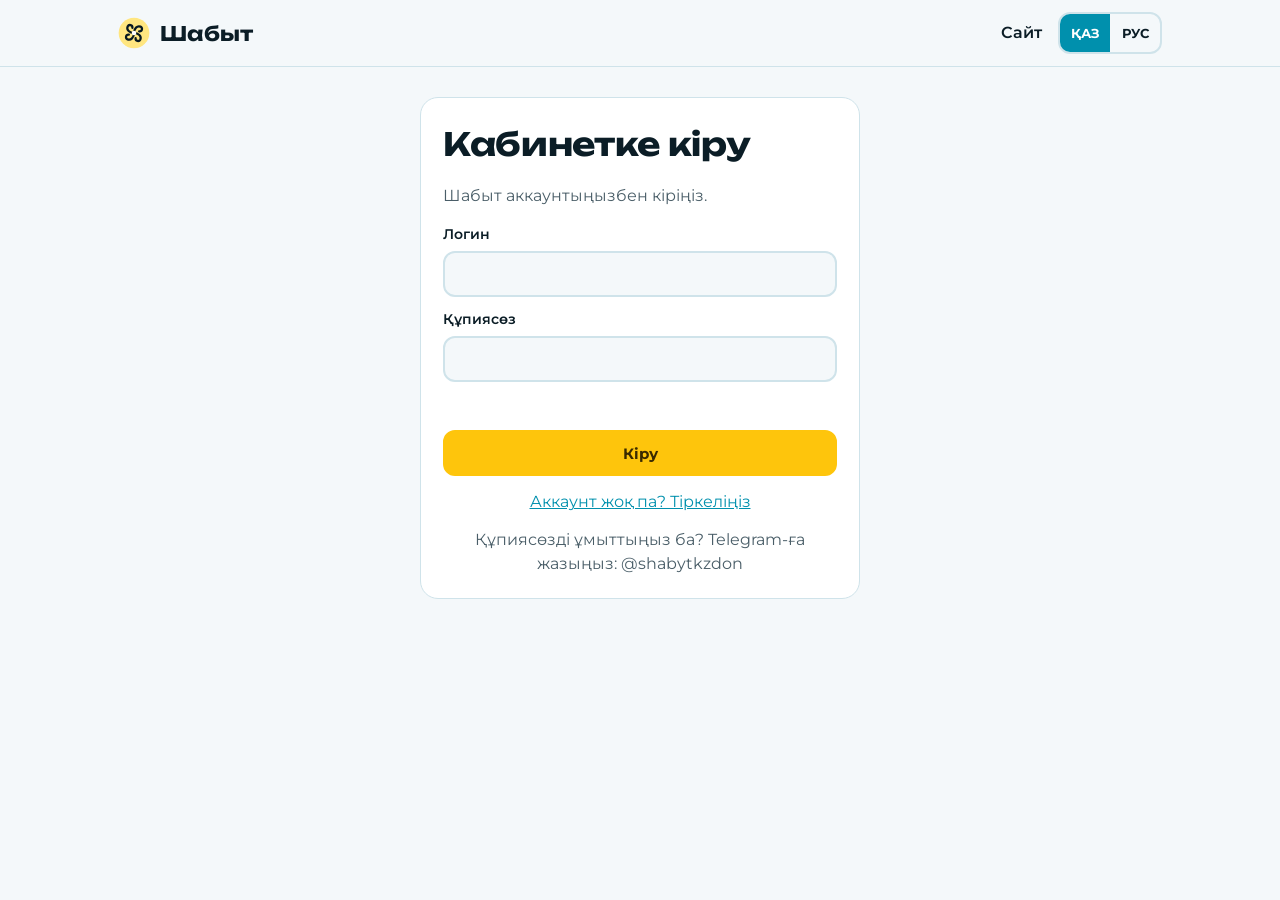
==== account/index.html @ f0ff31b1 "Streamer cabinet page /account/" ====
<!doctype html>
<html lang="kk">
<head>
<meta charset="utf-8">
<meta name="viewport" content="width=device-width, initial-scale=1">
<title>Кабинет · Шабыт</title>
<meta name="robots" content="noindex">
<meta name="theme-color" content="#061820">
<link rel="icon" href="/favicon.ico">
<link rel="preconnect" href="https://fonts.googleapis.com"><link rel="preconnect" href="https://fonts.gstatic.com" crossorigin>
<link href="https://fonts.googleapis.com/css2?family=Unbounded:wght@600;700&family=Montserrat:wght@400;500;600;700&display=swap" rel="stylesheet">
<link rel="stylesheet" href="/acc.css">
</head>
<body>
<header class="top"><div class="wrap">
  <a class="logo" href="/"><i></i>Шабыт</a>
  <nav class="tnav"><a href="/" data-t="site">Сайт</a><button type="button" class="link" id="out" hidden data-t="logout">Шығу</button></nav>
  <div class="lang" role="group" aria-label="Тіл / Язык"><button type="button" data-lang="kk">ҚАЗ</button><button type="button" data-lang="ru">РУС</button></div>
</div></header>
<main class="wrap" id="app" aria-live="polite"><p class="muted" style="padding:60px 0">…</p></main>
<div class="toast" id="toast" role="status" hidden></div>
<script src="/acc.js"></script>
<script>
const T = {
kk: { site: 'Сайт', logout: 'Шығу', inTitle: 'Кабинетке кіру', inSub: 'Шабыт аккаунтыңызбен кіріңіз.', regTitle: 'Тіркелу', regSub: 'Тегін аккаунт ашыңыз. Бағдарлама осы аккаунтпен қосылады.',
  login: 'Логин', loginHint: '3–24 әріп, сан, _ . -', pass: 'Құпиясөз', pass2: 'Құпиясөзді қайталаңыз', email: 'Email (міндетті емес)', emailHint: 'Құпиясөзді ұмытсаңыз, байланысу үшін.',
  doLogin: 'Кіру', doReg: 'Тіркелу', toReg: 'Аккаунт жоқ па? Тіркеліңіз', toLogin: 'Аккаунт бар ма? Кіріңіз', forgot: 'Құпиясөзді ұмыттыңыз ба? Telegram-ға жазыңыз: @shabytkzdon',
  hi: n => `Сәлем, ${n}!`, plan: 'Тариф', free: 'Тегін', std: 'Стандарт', pro: 'PRO', until: d => `${d} дейін`, noUntil: 'Мерзімсіз',
  buy: 'Тарифті сатып алу немесе ұзарту', months: 'Мерзімі', m: n => `${n} ай`, total: 'Барлығы', payHow: 'Төлеу жолы',
  paySteps: ['Төмендегі сомаға сай Telegram-да @shabytkzdon-ға жазыңыз, сізге Kaspi арқылы төлеу жолын жібереді.', 'Төлеген соң «Төледім» батырмасын басыңыз.', 'Төлем расталғанда тариф аккаунтыңызға өзі қосылады, бағдарлама бір сағат ішінде өзі жаңарады.'],
  tg: 'Telegram-ға жазу', paid: 'Төледім', note: 'Түсініктеме (міндетті емес)', notePh: 'Мысалы: Kaspi, 14:20, Айдос Н.',
  pending: (t, m, a) => `Төлеміңіз тексерілуде: ${t}, ${m} ай, ${a}. Әдетте бірнеше сағат ішінде расталады.`, cancel: 'Бас тарту',
  app: 'Бағдарламаны қосу', appSteps: ['Windows-қа Шабытты жүктеп, ашыңыз.', 'Шабыт кабинетінде «Тариф» бетін ашыңыз.', '«Аккаунтпен кіру» бөліміне осы логин мен құпиясөзді енгізіңіз.'], dl: 'Windows үшін жүктеу',
  linked: (d, v) => `Қосылған компьютер: ${d}${v ? ' · Шабыт ' + v : ''}`, notLinked: 'Бағдарлама әлі қосылмаған.',
  guide: 'OBS-те виджетті «Браузер» көзі ретінде, TikTok LIVE Studio-да «Ссылка» көзі ретінде қосасыз. Сілтемелер бағдарламаның «Виджеттер» бетінде тұр.',
  stats: 'Донат статистикасы', today: 'Бүгін', month: 'Осы ай', all: 'Барлығы', cnt: n => `${n} донат`, chart: 'Соңғы 30 күн', top: 'Айдың топ донатерлері', recent: 'Соңғы донаттар', noDon: 'Әзірге донат жоқ. Бағдарлама аккаунтпен қосылған соң донаттар осында көрінеді.',
  history: 'Төлемдер тарихы', st: { paid: 'Төленді', pending: 'Тексерілуде', rejected: 'Қабылданбады' },
  sec: 'Құпиясөзді өзгерту', oldPass: 'Қазіргі құпиясөз', newPass: 'Жаңа құпиясөз', save: 'Сақтау', saved: 'Сақталды', admin: 'Админ панель →',
  err: { bad_login: 'Логин 3–24 таңбадан тұруы керек: әріп, сан, _ . -', short_password: 'Құпиясөз кемінде 6 таңба болуы керек.', bad_email: 'Email қате жазылған.', login_taken: 'Бұл логин бос емес.', bad_credentials: 'Логин немесе құпиясөз қате.', blocked: 'Аккаунт бұғатталған. @shabytkzdon-ға жазыңыз.', too_many: 'Тым көп әрекет. Біраз күтіп, қайталаңыз.', mismatch: 'Құпиясөздер сәйкес емес.', net: 'Серверге қосылу мүмкін болмады. Интернетті тексеріңіз.', server: 'Сервер қатесі. Кейінірек қайталаңыз.' } },
ru: { site: 'Сайт', logout: 'Выйти', inTitle: 'Вход в кабинет', inSub: 'Войдите в аккаунт Шабыт.', regTitle: 'Регистрация', regSub: 'Создайте бесплатный аккаунт. Программа подключается к нему.',
  login: 'Логин', loginHint: '3–24 символа: буквы, цифры, _ . -', pass: 'Пароль', pass2: 'Повторите пароль', email: 'Email (необязательно)', emailHint: 'Чтобы связаться, если забудете пароль.',
  doLogin: 'Войти', doReg: 'Зарегистрироваться', toReg: 'Нет аккаунта? Зарегистрируйтесь', toLogin: 'Есть аккаунт? Войдите', forgot: 'Забыли пароль? Напишите в Telegram: @shabytkzdon',
  hi: n => `Привет, ${n}!`, plan: 'Тариф', free: 'Бесплатный', std: 'Стандарт', pro: 'PRO', until: d => `до ${d}`, noUntil: 'Бессрочно',
  buy: 'Купить или продлить тариф', months: 'Срок', m: n => `${n} мес.`, total: 'Итого', payHow: 'Как оплатить',
  paySteps: ['Напишите в Telegram @shabytkzdon с суммой ниже, вам пришлют способ оплаты через Kaspi.', 'После оплаты нажмите «Я оплатил».', 'Когда оплату подтвердят, тариф включится в аккаунте сам, программа обновится в течение часа.'],
  tg: 'Написать в Telegram', paid: 'Я оплатил', note: 'Комментарий (необязательно)', notePh: 'Например: Kaspi, 14:20, Айдос Н.',
  pending: (t, m, a) => `Оплата проверяется: ${t}, ${m} мес., ${a}. Обычно подтверждаем в течение нескольких часов.`, cancel: 'Отменить',
  app: 'Подключить программу', appSteps: ['Скачайте и откройте Шабыт на Windows.', 'В кабинете Шабыта откройте страницу «Тариф».', 'В блоке «Войти с аккаунтом» введите этот логин и пароль.'], dl: 'Скачать для Windows',
  linked: (d, v) => `Подключённый компьютер: ${d}${v ? ' · Шабыт ' + v : ''}`, notLinked: 'Программа ещё не подключена.',
  guide: 'В OBS виджет добавляется как источник «Браузер», в TikTok LIVE Studio — как «Ссылка». Ссылки на странице «Виджеты» в программе.',
  stats: 'Статистика донатов', today: 'Сегодня', month: 'Этот месяц', all: 'Всего', cnt: n => `${n} донатов`, chart: 'Последние 30 дней', top: 'Топ донатеров месяца', recent: 'Последние донаты', noDon: 'Пока донатов нет. Они появятся здесь, когда программа подключится к аккаунту.',
  history: 'История оплат', st: { paid: 'Оплачено', pending: 'Проверяется', rejected: 'Отклонено' },
  sec: 'Сменить пароль', oldPass: 'Текущий пароль', newPass: 'Новый пароль', save: 'Сохранить', saved: 'Сохранено', admin: 'Админ-панель →',
  err: { bad_login: 'Логин: 3–24 символа, буквы, цифры, _ . -', short_password: 'Пароль — минимум 6 символов.', bad_email: 'Неверный email.', login_taken: 'Этот логин уже занят.', bad_credentials: 'Неверный логин или пароль.', blocked: 'Аккаунт заблокирован. Напишите @shabytkzdon.', too_many: 'Слишком много попыток. Подождите и повторите.', mismatch: 'Пароли не совпадают.', net: 'Не удалось связаться с сервером. Проверьте интернет.', server: 'Ошибка сервера. Повторите позже.' } } };
const DL = 'https://github.com/timabektimabekk-beep/shabyt-site/releases/latest/download/Shabyt-Windows.zip';
let view = location.hash === '#register' ? 'register' : 'login', D = null, pick = { tier: 'pro', months: 1 };

const form = (title, sub, fields, btn, alt) => `<section class="auth card"><h1>${title}</h1><p class="muted">${sub}</p>
  <form id="f" novalidate>${fields}<p class="err" id="ferr" role="alert"></p><button class="btn gold full" type="submit">${btn}</button></form>${alt}</section>`;
const inp = (id, label, type = 'text', extra = '', hint = '') => `<label for="${id}">${label}</label><input id="${id}" type="${type}" ${extra}>${hint ? `<small class="muted">${hint}</small>` : ''}`;

function render() {
  const x = t(), a = document.getElementById('app');
  document.getElementById('out').hidden = !tok();
  if (!tok()) {
    a.innerHTML = view === 'register'
      ? form(x.regTitle, x.regSub, inp('l', x.login, 'text', 'autocomplete="username" maxlength="24" required', x.loginHint) + inp('p', x.pass, 'password', 'autocomplete="new-password" minlength="6" required') + inp('p2', x.pass2, 'password', 'autocomplete="new-password" required') + inp('e', x.email, 'email', 'autocomplete="email" maxlength="120"', x.emailHint), x.doReg, `<p class="alt"><a href="#login" data-v="login">${x.toLogin}</a></p>`)
      : form(x.inTitle, x.inSub, inp('l', x.login, 'text', 'autocomplete="username" maxlength="24" required') + inp('p', x.pass, 'password', 'autocomplete="current-password" required'), x.doLogin, `<p class="alt"><a href="#register" data-v="register">${x.toReg}</a></p><p class="alt muted">${x.forgot}</p>`);
    return;
  }
  if (!D) { a.innerHTML = '<p class="muted" style="padding:60px 0">…</p>'; return; }
  const u = D.user, s = D.stats, P = D.prices, mx = Math.max(1, ...s.days);
  const amount = P[pick.tier] * pick.months;
  a.innerHTML = `
  <div class="head"><div><h1>${x.hi(esc(u.login))}</h1><p class="muted">${esc(u.email || '')}</p></div>${u.admin ? `<a class="btn" href="/admin/">${x.admin}</a>` : ''}</div>
  <div class="grid2">
    <section class="card"><h2>${x.plan}</h2>
      <div class="plan ${u.tier}"><b>${x[u.tier]}</b><span>${u.tier === 'free' ? x.noUntil : x.until(dstr(u.until))}</span></div>
      ${D.pending ? `<div class="note">${x.pending(x[D.pending.tier], D.pending.months, money(D.pending.amount))} <button class="link" data-a="cancel">${x.cancel}</button></div>` : `
      <h3>${x.buy}</h3>
      <div class="seg" role="group">${['std', 'pro'].map(k => `<button type="button" data-a="tier" data-v="${k}" aria-pressed="${pick.tier === k}">${x[k]} · ${money(P[k])}</button>`).join('')}</div>
      <label>${x.months}</label><div class="seg" role="group">${[1, 3, 6, 12].map(n => `<button type="button" data-a="months" data-v="${n}" aria-pressed="${pick.months === n}">${x.m(n)}</button>`).join('')}</div>
      <p class="sum">${x.total}: <b>${money(amount)}</b></p>
      <h3>${x.payHow}</h3><ol>${x.paySteps.map(s => `<li>${s}</li>`).join('')}</ol>
      <div class="row"><a class="btn" target="_blank" rel="noopener" href="https://t.me/${D.tg}?text=${encodeURIComponent(`Шабыт: ${u.login} — ${x[pick.tier]}, ${pick.months}, ${amount} ₸`)}">${x.tg}</a></div>
      <label for="pn">${x.note}</label><input id="pn" maxlength="200" placeholder="${x.notePh}">
      <button class="btn gold full" data-a="paid">${x.paid}</button>`}
    </section>
    <section class="card"><h2>${x.app}</h2>
      <p class="${u.device ? 'okc' : 'muted'}">${u.device ? x.linked(esc(u.device), esc(u.version)) : x.notLinked}</p>
      <ol>${x.appSteps.map(s => `<li>${s}</li>`).join('')}</ol>
      <a class="btn gold" href="${DL}">⬇ ${x.dl}</a>
      <p class="muted">${x.guide}</p>
    </section>
  </div>
  <section class="card"><h2>${x.stats}</h2>
    <div class="tiles">${[[x.today, s.today], [x.month, s.month], [x.all, s.total]].map(([l, v]) => `<div class="tile"><span>${l}</span><b>${money(v.s)}</b><small>${x.cnt(v.n)}</small></div>`).join('')}</div>
    ${s.total.n ? `<h3>${x.chart}</h3><div class="bars" aria-hidden="true">${s.days.map(v => `<i style="height:${Math.max(2, v / mx * 100)}%" title="${money(v)}"></i>`).join('')}</div>
    <div class="grid2"><div><h3>${x.top}</h3><ol class="list">${s.top.map(r => `<li><span>${esc(r.donor || '—')}</span><b>${money(r.s)}</b></li>`).join('')}</ol></div>
    <div><h3>${x.recent}</h3><ul class="list">${s.recent.map(r => `<li><span>${esc(r.donor || '—')} <small class="muted">${tstr(r.created)}</small></span><b>${money(r.amount)}</b></li>`).join('')}</ul></div></div>` : `<p class="muted">${x.noDon}</p>`}
  </section>
  <div class="grid2">
    <section class="card"><h2>${x.history}</h2>${D.payments.length ? `<ul class="list">${D.payments.map(p => `<li><span>${x[p.tier]} · ${x.m(p.months)} <small class="muted">${dstr(p.done || p.created)}</small></span><b>${money(p.amount)} <small class="st ${p.status}">${x.st[p.status] || p.status}</small></b></li>`).join('')}</ul>` : '<p class="muted">—</p>'}</section>
    <section class="card"><h2>${x.sec}</h2><form id="pf" novalidate>${inp('op', x.oldPass, 'password', 'autocomplete="current-password"')}${inp('np', x.newPass, 'password', 'autocomplete="new-password" minlength="6"')}<p class="err" id="perr" role="alert"></p><button class="btn" type="submit">${x.save}</button></form></section>
  </div>`;
}

async function load() { try { D = await api('GET', '/me'); } catch (e) { if (e.status === 401 || e.status === 403) { setTok(''); if (e.code === 'blocked') toast(t().err.blocked); } else toast(errText(e)); } render(); }

document.addEventListener('submit', async e => {
  e.preventDefault(); const x = t();
  if (e.target.id === 'f') {
    const l = val('l'), p = val('p'), er = document.getElementById('ferr'); er.textContent = '';
    try {
      if (view === 'register') { if (p !== val('p2')) throw { code: 'mismatch' }; const r = await api('POST', '/register', { login: l, password: p, email: val('e') }); setTok(r.token); }
      else { const r = await api('POST', '/login', { login: l, password: p }); setTok(r.token); }
      history.replaceState(null, '', location.pathname); await load();
    } catch (er2) { er.textContent = errText(er2); }
  }
  if (e.target.id === 'pf') {
    const er = document.getElementById('perr'); er.textContent = '';
    try { await api('POST', '/me/password', { old: val('op'), password: val('np') }); toast(x.saved); e.target.reset(); } catch (er2) { er.textContent = errText(er2); }
  }
});
document.addEventListener('click', async e => {
  const v = e.target.closest('[data-v]');
  if (v && v.matches('a[data-v]')) { e.preventDefault(); view = v.dataset.v; history.replaceState(null, '', '#' + view); return render(); }
  const b = e.target.closest('[data-a]'); if (!b) return;
  const a = b.dataset.a;
  if (a === 'tier') { pick.tier = b.dataset.v; render(); }
  if (a === 'months') { pick.months = +b.dataset.v; render(); }
  if (a === 'paid') { try { await api('POST', '/me/pay', { tier: pick.tier, months: pick.months, note: val('pn') }); await load(); } catch (er) { toast(errText(er)); } }
  if (a === 'cancel') { try { await api('POST', '/me/pay/cancel'); await load(); } catch (er) { toast(errText(er)); } }
});
document.getElementById('out').onclick = async () => { try { await api('POST', '/logout'); } catch (e) { } setTok(''); D = null; view = 'login'; render(); };
onLang(render);
if (tok()) load(); else render();
</script>
</body>
</html>
---- acc.css ----
:root{color-scheme:light dark;--bg:light-dark(#f4f8fa,#061820);--ink:light-dark(#0b1d26,#e8f6fa);--mute:light-dark(#4a5e68,#9fbcc6);--sky:light-dark(#0090ad,#22c3dd);--skyf:light-dark(#e3f6fa,#0b2a35);--gold:#fec50c;--goldi:#3a2a00;--panel:light-dark(#ffffff,#0c2430);--line:light-dark(#cfe3ea,#1d4352);--ok:light-dark(#0b7a43,#5fe0a0);--bad:light-dark(#b3261e,#ff8a80)}
*{box-sizing:border-box}
body{margin:0;background:var(--bg);color:var(--ink);font:16px/1.5 Montserrat,system-ui,sans-serif}
h1,h2{font-family:Unbounded,Montserrat,sans-serif;letter-spacing:-.01em;margin:0 0 6px}
h1{font-size:clamp(24px,4vw,32px)}h2{font-size:20px}h3{font-size:15px;margin:18px 0 8px}
a{color:var(--sky)}
.wrap{max-width:1080px;margin:0 auto;padding:0 18px}
.top{position:sticky;top:0;z-index:5;background:color-mix(in srgb,var(--bg) 90%,transparent);backdrop-filter:blur(8px);border-bottom:1px solid var(--line)}
.top .wrap{display:flex;align-items:center;gap:16px;padding:12px 18px}
.logo{display:flex;align-items:center;gap:10px;font:700 20px Unbounded,sans-serif;color:var(--ink);text-decoration:none}
.logo i{width:32px;height:32px;border-radius:50%;background:url("data:image/svg+xml,%3Csvg xmlns='http://www.w3.org/2000/svg' viewBox='0 0 100 100'%3E%3Ccircle cx='50' cy='50' r='48' fill='%23ffe680'/%3E%3Cg fill='none' stroke='%23061820' stroke-width='7' stroke-linecap='round'%3E%3Cpath d='M50 50C50 36 60 26 70 30C78 34 76 46 66 45'/%3E%3Cpath transform='rotate(90 50 50)' d='M50 50C50 36 60 26 70 30C78 34 76 46 66 45'/%3E%3Cpath transform='rotate(180 50 50)' d='M50 50C50 36 60 26 70 30C78 34 76 46 66 45'/%3E%3Cpath transform='rotate(270 50 50)' d='M50 50C50 36 60 26 70 30C78 34 76 46 66 45'/%3E%3C/g%3E%3Ccircle cx='50' cy='50' r='7' fill='%23fff'/%3E%3C/svg%3E") center/cover}
.tnav{display:flex;gap:16px;margin-left:auto;align-items:center;font-weight:600}
.tnav a{color:var(--ink);text-decoration:none}
.lang{display:flex;border:2px solid var(--line);border-radius:12px;overflow:hidden}
.lang button{min-height:38px;min-width:50px;border:0;background:transparent;color:var(--ink);font:700 13px Montserrat,sans-serif;cursor:pointer}
.lang button[aria-pressed=true]{background:var(--sky);color:#fff}
main{padding:28px 18px 60px}
.card{background:var(--panel);border:1px solid var(--line);border-radius:18px;padding:22px;margin-bottom:18px;min-width:0}
.grid2{display:grid;grid-template-columns:repeat(2,minmax(0,1fr));gap:18px}.grid2>.card{margin-bottom:0}
.grid2+.card,.card+.grid2{margin-top:18px}
.head{display:flex;justify-content:space-between;align-items:flex-start;gap:12px;flex-wrap:wrap;margin-bottom:18px}
.muted{color:var(--mute)}small{font-size:13px}
.btn{display:inline-flex;align-items:center;justify-content:center;gap:8px;min-height:46px;padding:0 20px;border-radius:12px;border:2px solid var(--line);background:transparent;color:var(--ink);font:700 15px Montserrat,sans-serif;cursor:pointer;text-decoration:none}
.btn.gold{background:var(--gold);border-color:var(--gold);color:var(--goldi)}
.btn.sm{min-height:36px;padding:0 12px;font-size:13px}.btn.red{border-color:var(--bad);color:var(--bad)}
.btn.full{width:100%;margin-top:14px}
.link{border:0;background:none;color:var(--sky);font:600 15px Montserrat,sans-serif;cursor:pointer;padding:0;text-decoration:underline}
label{display:block;font-weight:600;font-size:14px;margin:12px 0 6px}
input,select{width:100%;min-height:46px;padding:10px 14px;border-radius:12px;border:2px solid var(--line);background:var(--bg);color:var(--ink);font:500 16px Montserrat,sans-serif}
input:focus,select:focus,button:focus-visible,a:focus-visible{outline:3px solid var(--sky);outline-offset:2px}
.auth{max-width:440px;margin:30px auto}
.alt{text-align:center;margin:14px 0 0}
.err{color:var(--bad);min-height:1.5em;margin:10px 0 0;font-weight:600}
.okc{color:var(--ok);font-weight:600}
.plan{display:flex;justify-content:space-between;align-items:center;gap:10px;padding:14px 16px;border-radius:14px;background:var(--skyf);font-size:15px}
.plan b{font:700 22px Unbounded,sans-serif}.plan.pro b{color:#c48a00}.plan.std b{color:var(--sky)}
.seg{display:flex;gap:8px;flex-wrap:wrap}
.seg button{flex:1 1 auto;min-height:42px;padding:0 12px;border-radius:12px;border:2px solid var(--line);background:transparent;color:var(--ink);font:600 14px Montserrat,sans-serif;cursor:pointer}
.seg button[aria-pressed=true]{border-color:var(--sky);background:var(--skyf)}
.sum{font-size:18px;margin:14px 0 0}
ol{padding-left:20px;margin:8px 0 14px}ol li{margin:4px 0}
.row{display:flex;gap:10px;flex-wrap:wrap}
.note{padding:14px;border-radius:14px;background:color-mix(in srgb,var(--gold) 18%,transparent);margin-top:14px}
.tiles{display:grid;grid-template-columns:repeat(auto-fit,minmax(170px,1fr));gap:12px}
.tile{padding:16px;border-radius:14px;background:var(--skyf);display:grid;gap:2px}
.tile span{color:var(--mute);font-size:14px;font-weight:600}.tile b{font:700 24px Unbounded,sans-serif}
.bars{display:flex;align-items:flex-end;gap:3px;height:120px;padding:8px 0}
.bars i{flex:1;background:var(--sky);border-radius:4px 4px 0 0;min-height:2px}
.list{list-style:none;padding:0;margin:0}
ol.list{counter-reset:n}
.list li{display:flex;justify-content:space-between;gap:10px;padding:9px 0;border-bottom:1px solid var(--line);align-items:center}
.list li span{min-width:0;overflow-wrap:anywhere}
.st{font-weight:600;margin-left:6px}.st.paid{color:var(--ok)}.st.pending{color:#c48a00}.st.rejected{color:var(--bad)}
.toast{position:fixed;left:50%;bottom:24px;transform:translateX(-50%);background:var(--ink);color:var(--bg);padding:12px 18px;border-radius:12px;font-weight:600;z-index:10;max-width:90vw}
table{width:100%;border-collapse:collapse;font-size:14px}
th,td{text-align:left;padding:10px 8px;border-bottom:1px solid var(--line);vertical-align:top}
th{color:var(--mute);font-weight:600;font-size:13px}
.tw{overflow-x:auto}
.pill{display:inline-block;padding:2px 10px;border-radius:999px;font-weight:700;font-size:12px;background:var(--skyf)}
.pill.pro{background:color-mix(in srgb,var(--gold) 35%,transparent)}.pill.blocked{background:color-mix(in srgb,var(--bad) 25%,transparent)}
dialog{border:0;border-radius:18px;padding:0;width:min(460px,calc(100% - 32px));background:var(--panel);color:var(--ink)}
dialog::backdrop{background:rgba(6,24,32,.6)}
dialog form{padding:22px}
@media(max-width:760px){.grid2{grid-template-columns:minmax(0,1fr)}.tnav a{display:none}}
.upl{display:grid;grid-template-columns:2fr 1.4fr 1fr auto;gap:12px;align-items:end;margin:8px 0 18px}
.upl label{margin-top:0}
.libg{display:grid;grid-template-columns:repeat(auto-fill,minmax(210px,1fr));gap:14px}
.li{border:1px solid var(--line);border-radius:14px;padding:10px;display:grid;gap:6px;min-width:0}
.li input,.li select{min-height:38px;padding:6px 10px;font-size:14px}
.li select{flex:1;width:auto}
.pv{height:130px;border-radius:10px;background:repeating-conic-gradient(var(--skyf) 0 25%,var(--panel) 0 50%) 0 0/16px 16px;display:grid;place-items:center;overflow:hidden;font-size:36px}
.pv img,.pv video{max-width:100%;max-height:130px;object-fit:contain}.pv audio{width:94%}
@media(max-width:760px){.upl{grid-template-columns:minmax(0,1fr)}}
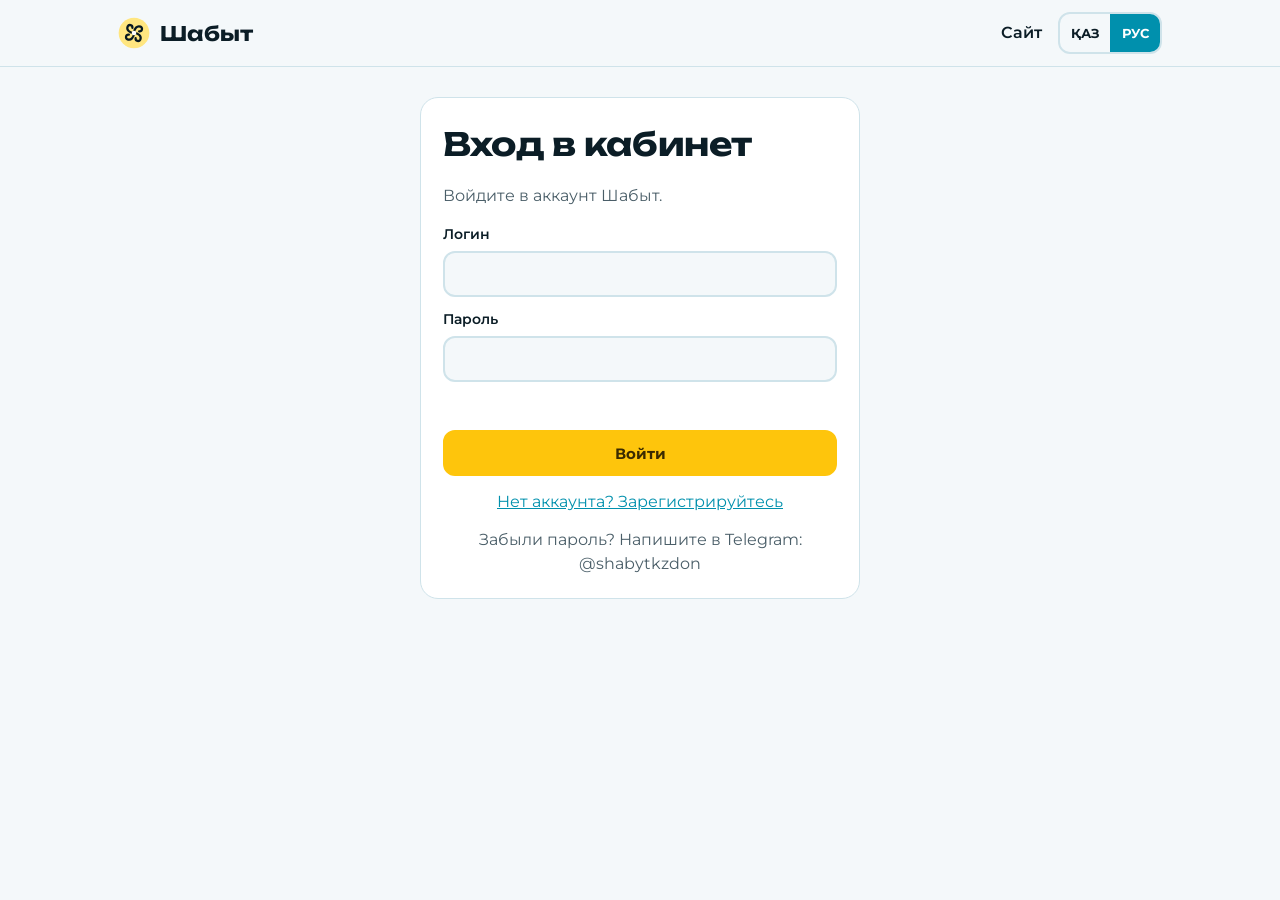
==== commit bc46d01e: "Account: only PRO is sold" ====
--- a/account/index.html
+++ b/account/index.html
@@ -30,8 +30,8 @@
   paySteps: ['Төмендегі сомаға сай Telegram-да @shabytkzdon-ға жазыңыз, сізге Kaspi арқылы төлеу жолын жібереді.', 'Төлеген соң «Төледім» батырмасын басыңыз.', 'Төлем расталғанда тариф аккаунтыңызға өзі қосылады, бағдарлама бір сағат ішінде өзі жаңарады.'],
   tg: 'Telegram-ға жазу', paid: 'Төледім', note: 'Түсініктеме (міндетті емес)', notePh: 'Мысалы: Kaspi, 14:20, Айдос Н.',
   pending: (t, m, a) => `Төлеміңіз тексерілуде: ${t}, ${m} ай, ${a}. Әдетте бірнеше сағат ішінде расталады.`, cancel: 'Бас тарту',
-  app: 'Бағдарламаны қосу', appSteps: ['Windows-қа Шабытты жүктеп, ашыңыз.', 'Шабыт кабинетінде «Тариф» бетін ашыңыз.', '«Аккаунтпен кіру» бөліміне осы логин мен құпиясөзді енгізіңіз.'], dl: 'Windows үшін жүктеу',
-  linked: (d, v) => `Қосылған компьютер: ${d}${v ? ' · Шабыт ' + v : ''}`, notLinked: 'Бағдарлама әлі қосылмаған.',
+  app: 'Бағдарламаны қосу', appSteps: ['Windows-қа Шабытты жүктеп, ашыңыз.', 'Осы беттегі «Бағдарламаны қосу» батырмасын басыңыз.', 'Ашылған терезеде «Қосу» деңіз.'], dl: 'Windows үшін жүктеу',
+  linked: (d, v) => `Қосылған компьютер: ${d}${v ? ' · Шабыт ' + v : ''}`, notLinked: 'Бағдарлама әлі қосылмаған.', full: 'Панельді ашу', startH: 'Бастау', start: ['Шабытты Windows-қа жүктеп, ашыңыз (ол тек Kaspi донаттарын ұстайды).', 'Төмендегі «Бағдарламаны қосу» батырмасын басып, ашылған терезеде «Қосу» деңіз.', 'Болды: донаттар, алерттер, виджеттер, дизайн, музыка — бәрі осы сайтта.'], link: 'Бағдарламаны қосу', linkHint: 'Алдымен компьютерде Шабытты ашыңыз.', offH: 'Бағдарлама қосулы емес', off2: 'Шабыт тек Kaspi донаттарын ұстайды, бірақ панель жұмыс істеуі үшін ол компьютерде ашық тұруы керек. Ашқанда панель осы жерде өзі ашылады.', on: 'Бағдарлама қазір қосулы', off: 'Бағдарлама қазір қосулы емес', fullHint: 'Толық кабинетте бағдарламадағының бәрі бар: виджеттер, алерттер, донаттар, музыка. Телефоннан да ашылады. Компьютерде Шабыт (v1.5 немесе жаңасы) ашық тұруы керек.',
   guide: 'OBS-те виджетті «Браузер» көзі ретінде, TikTok LIVE Studio-да «Ссылка» көзі ретінде қосасыз. Сілтемелер бағдарламаның «Виджеттер» бетінде тұр.',
   stats: 'Донат статистикасы', today: 'Бүгін', month: 'Осы ай', all: 'Барлығы', cnt: n => `${n} донат`, chart: 'Соңғы 30 күн', top: 'Айдың топ донатерлері', recent: 'Соңғы донаттар', noDon: 'Әзірге донат жоқ. Бағдарлама аккаунтпен қосылған соң донаттар осында көрінеді.',
   history: 'Төлемдер тарихы', st: { paid: 'Төленді', pending: 'Тексерілуде', rejected: 'Қабылданбады' },
@@ -45,8 +45,8 @@
   paySteps: ['Напишите в Telegram @shabytkzdon с суммой ниже, вам пришлют способ оплаты через Kaspi.', 'После оплаты нажмите «Я оплатил».', 'Когда оплату подтвердят, тариф включится в аккаунте сам, программа обновится в течение часа.'],
   tg: 'Написать в Telegram', paid: 'Я оплатил', note: 'Комментарий (необязательно)', notePh: 'Например: Kaspi, 14:20, Айдос Н.',
   pending: (t, m, a) => `Оплата проверяется: ${t}, ${m} мес., ${a}. Обычно подтверждаем в течение нескольких часов.`, cancel: 'Отменить',
-  app: 'Подключить программу', appSteps: ['Скачайте и откройте Шабыт на Windows.', 'В кабинете Шабыта откройте страницу «Тариф».', 'В блоке «Войти с аккаунтом» введите этот логин и пароль.'], dl: 'Скачать для Windows',
-  linked: (d, v) => `Подключённый компьютер: ${d}${v ? ' · Шабыт ' + v : ''}`, notLinked: 'Программа ещё не подключена.',
+  app: 'Подключить программу', appSteps: ['Скачайте и откройте Шабыт на Windows.', 'Нажмите на этой странице «Подключить программу».', 'В открывшемся окне нажмите «Подключить».'], dl: 'Скачать для Windows',
+  linked: (d, v) => `Подключённый компьютер: ${d}${v ? ' · Шабыт ' + v : ''}`, notLinked: 'Программа ещё не подключена.', full: 'Открыть панель', startH: 'Начало', start: ['Скачайте Шабыт для Windows и откройте его (он только ловит донаты Kaspi).', 'Нажмите ниже «Подключить программу» и в открывшемся окне — «Подключить».', 'Готово: донаты, алерты, виджеты, дизайн, музыка — всё здесь, на сайте.'], link: 'Подключить программу', linkHint: 'Сначала откройте Шабыт на компьютере.', offH: 'Программа не на связи', off2: 'Шабыт только ловит донаты Kaspi, но для работы панели он должен быть открыт на компьютере. Когда откроете его, панель откроется здесь сама.', on: 'Программа сейчас на связи', off: 'Программа сейчас не на связи', fullHint: 'В полном кабинете всё, что есть в программе: виджеты, алерты, донаты, музыка. Открывается и с телефона. На компьютере должен быть открыт Шабыт (v1.5 или новее).',
   guide: 'В OBS виджет добавляется как источник «Браузер», в TikTok LIVE Studio — как «Ссылка». Ссылки на странице «Виджеты» в программе.',
   stats: 'Статистика донатов', today: 'Сегодня', month: 'Этот месяц', all: 'Всего', cnt: n => `${n} донатов`, chart: 'Последние 30 дней', top: 'Топ донатеров месяца', recent: 'Последние донаты', noDon: 'Пока донатов нет. Они появятся здесь, когда программа подключится к аккаунту.',
   history: 'История оплат', st: { paid: 'Оплачено', pending: 'Проверяется', rejected: 'Отклонено' },
@@ -71,14 +71,17 @@
   if (!D) { a.innerHTML = '<p class="muted" style="padding:60px 0">…</p>'; return; }
   const u = D.user, s = D.stats, P = D.prices, mx = Math.max(1, ...s.days);
   const amount = P[pick.tier] * pick.months;
+  const linkBtn = `<div class="row"><button class="btn gold" data-a="link">${x.link}</button><a class="btn" href="${DL}">⬇ ${x.dl}</a></div><p class="muted">${x.linkHint}</p>`;
+  const top = !u.device ? `<section class="card hero"><h2>${x.startH}</h2><ol>${x.start.map(s => `<li>${s}</li>`).join('')}</ol>${linkBtn}</section>`
+    : !D.online ? `<section class="card hero"><h2>● ${x.offH}</h2><p class="muted">${x.off2}</p>${linkBtn}</section>` : `<section class="card hero"><a class="btn gold full" href="/cab/">${x.full} →</a></section>`;
   a.innerHTML = `
-  <div class="head"><div><h1>${x.hi(esc(u.login))}</h1><p class="muted">${esc(u.email || '')}</p></div>${u.admin ? `<a class="btn" href="/admin/">${x.admin}</a>` : ''}</div>
+  ${top}<div class="head"><div><h1>${x.hi(esc(u.login))}</h1><p class="muted">${esc(u.email || '')}</p></div>${u.admin ? `<a class="btn" href="/admin/">${x.admin}</a>` : ''}</div>
   <div class="grid2">
     <section class="card"><h2>${x.plan}</h2>
       <div class="plan ${u.tier}"><b>${x[u.tier]}</b><span>${u.tier === 'free' ? x.noUntil : x.until(dstr(u.until))}</span></div>
       ${D.pending ? `<div class="note">${x.pending(x[D.pending.tier], D.pending.months, money(D.pending.amount))} <button class="link" data-a="cancel">${x.cancel}</button></div>` : `
       <h3>${x.buy}</h3>
-      <div class="seg" role="group">${['std', 'pro'].map(k => `<button type="button" data-a="tier" data-v="${k}" aria-pressed="${pick.tier === k}">${x[k]} · ${money(P[k])}</button>`).join('')}</div>
+      <div class="seg" role="group">${['pro'].map(k => `<button type="button" data-a="tier" data-v="${k}" aria-pressed="${pick.tier === k}">${x[k]} · ${money(P[k])}</button>`).join('')}</div>
       <label>${x.months}</label><div class="seg" role="group">${[1, 3, 6, 12].map(n => `<button type="button" data-a="months" data-v="${n}" aria-pressed="${pick.months === n}">${x.m(n)}</button>`).join('')}</div>
       <p class="sum">${x.total}: <b>${money(amount)}</b></p>
       <h3>${x.payHow}</h3><ol>${x.paySteps.map(s => `<li>${s}</li>`).join('')}</ol>
@@ -88,8 +91,9 @@
     </section>
     <section class="card"><h2>${x.app}</h2>
       <p class="${u.device ? 'okc' : 'muted'}">${u.device ? x.linked(esc(u.device), esc(u.version)) : x.notLinked}</p>
+      ${u.device ? `<p class="${D.online ? 'okc' : 'muted'}">● ${D.online ? x.on : x.off}</p><a class="btn gold full" href="/cab/">${x.full}</a><p class="muted">${x.fullHint}</p>` : ''}
       <ol>${x.appSteps.map(s => `<li>${s}</li>`).join('')}</ol>
-      <a class="btn gold" href="${DL}">⬇ ${x.dl}</a>
+      ${D.online ? `<a class="btn" href="${DL}">⬇ ${x.dl}</a>` : `<div class="row"><button class="btn gold" data-a="link">${x.link}</button><a class="btn" href="${DL}">⬇ ${x.dl}</a></div>`}
       <p class="muted">${x.guide}</p>
     </section>
   </div>
@@ -105,7 +109,18 @@
   </div>`;
 }
 
-async function load() { try { D = await api('GET', '/me'); } catch (e) { if (e.status === 401 || e.status === 403) { setTok(''); if (e.code === 'blocked') toast(t().err.blocked); } else toast(errText(e)); } render(); }
+const STAY = new URLSearchParams(location.search).has('stay');
+// opened by the program on the computer (#link=<its port>): after sign-in it gets linked without a second login
+const LP = /^#link=(\d{2,5})$/.exec(location.hash);
+if (LP) { try { sessionStorage.setItem('shb-link', LP[1]); } catch (e) { } history.replaceState(null, '', location.pathname + location.search); }
+const linkPort = () => { try { return sessionStorage.getItem('shb-link') || ''; } catch (e) { return ''; } };
+async function linkProgram(port) {
+  try { sessionStorage.removeItem('shb-link'); } catch (e) { }
+  const r = await api('POST', '/me/link');
+  location.href = `http://localhost:${port || 3000}/link#c=${r.code}`;
+}
+let watch = null;
+async function load() { try { D = await api('GET', '/me'); D.online = await api('GET', '/relay-status').then(r => r.online, () => false); if (!D.online && linkPort()) return linkProgram(linkPort()); if (!STAY) return location.replace('/cab/'); } catch (e) { if (e.status === 401 || e.status === 403) { setTok(''); if (e.code === 'blocked') toast(t().err.blocked); } else toast(errText(e)); } render(); }
 
 document.addEventListener('submit', async e => {
   e.preventDefault(); const x = t();
@@ -130,11 +145,14 @@
   if (a === 'tier') { pick.tier = b.dataset.v; render(); }
   if (a === 'months') { pick.months = +b.dataset.v; render(); }
   if (a === 'paid') { try { await api('POST', '/me/pay', { tier: pick.tier, months: pick.months, note: val('pn') }); await load(); } catch (er) { toast(errText(er)); } }
+  if (a === 'link') { try { await linkProgram(linkPort()); } catch (er) { toast(errText(er)); } }
   if (a === 'cancel') { try { await api('POST', '/me/pay/cancel'); await load(); } catch (er) { toast(errText(er)); } }
 });
 document.getElementById('out').onclick = async () => { try { await api('POST', '/logout'); } catch (e) { } setTok(''); D = null; view = 'login'; render(); };
 onLang(render);
 if (tok()) load(); else render();
+// the panel opens by itself as soon as the program on the computer comes online
+watch = setInterval(async () => { if (!tok() || !D || D.online || !D.user.device || document.hidden) return; try { if ((await api('GET', '/relay-status')).online) { if (STAY) { D.online = true; render(); } else location.replace('/cab/'); } } catch (e) { } }, 6000);
 </script>
 </body>
 </html>
--- a/acc.css
+++ b/acc.css
@@ -71,3 +71,4 @@
 .pv{height:130px;border-radius:10px;background:repeating-conic-gradient(var(--skyf) 0 25%,var(--panel) 0 50%) 0 0/16px 16px;display:grid;place-items:center;overflow:hidden;font-size:36px}
 .pv img,.pv video{max-width:100%;max-height:130px;object-fit:contain}.pv audio{width:94%}
 @media(max-width:760px){.upl{grid-template-columns:minmax(0,1fr)}}
+.hero{border-color:var(--gold);border-width:2px}.hero h2{margin-bottom:8px}
